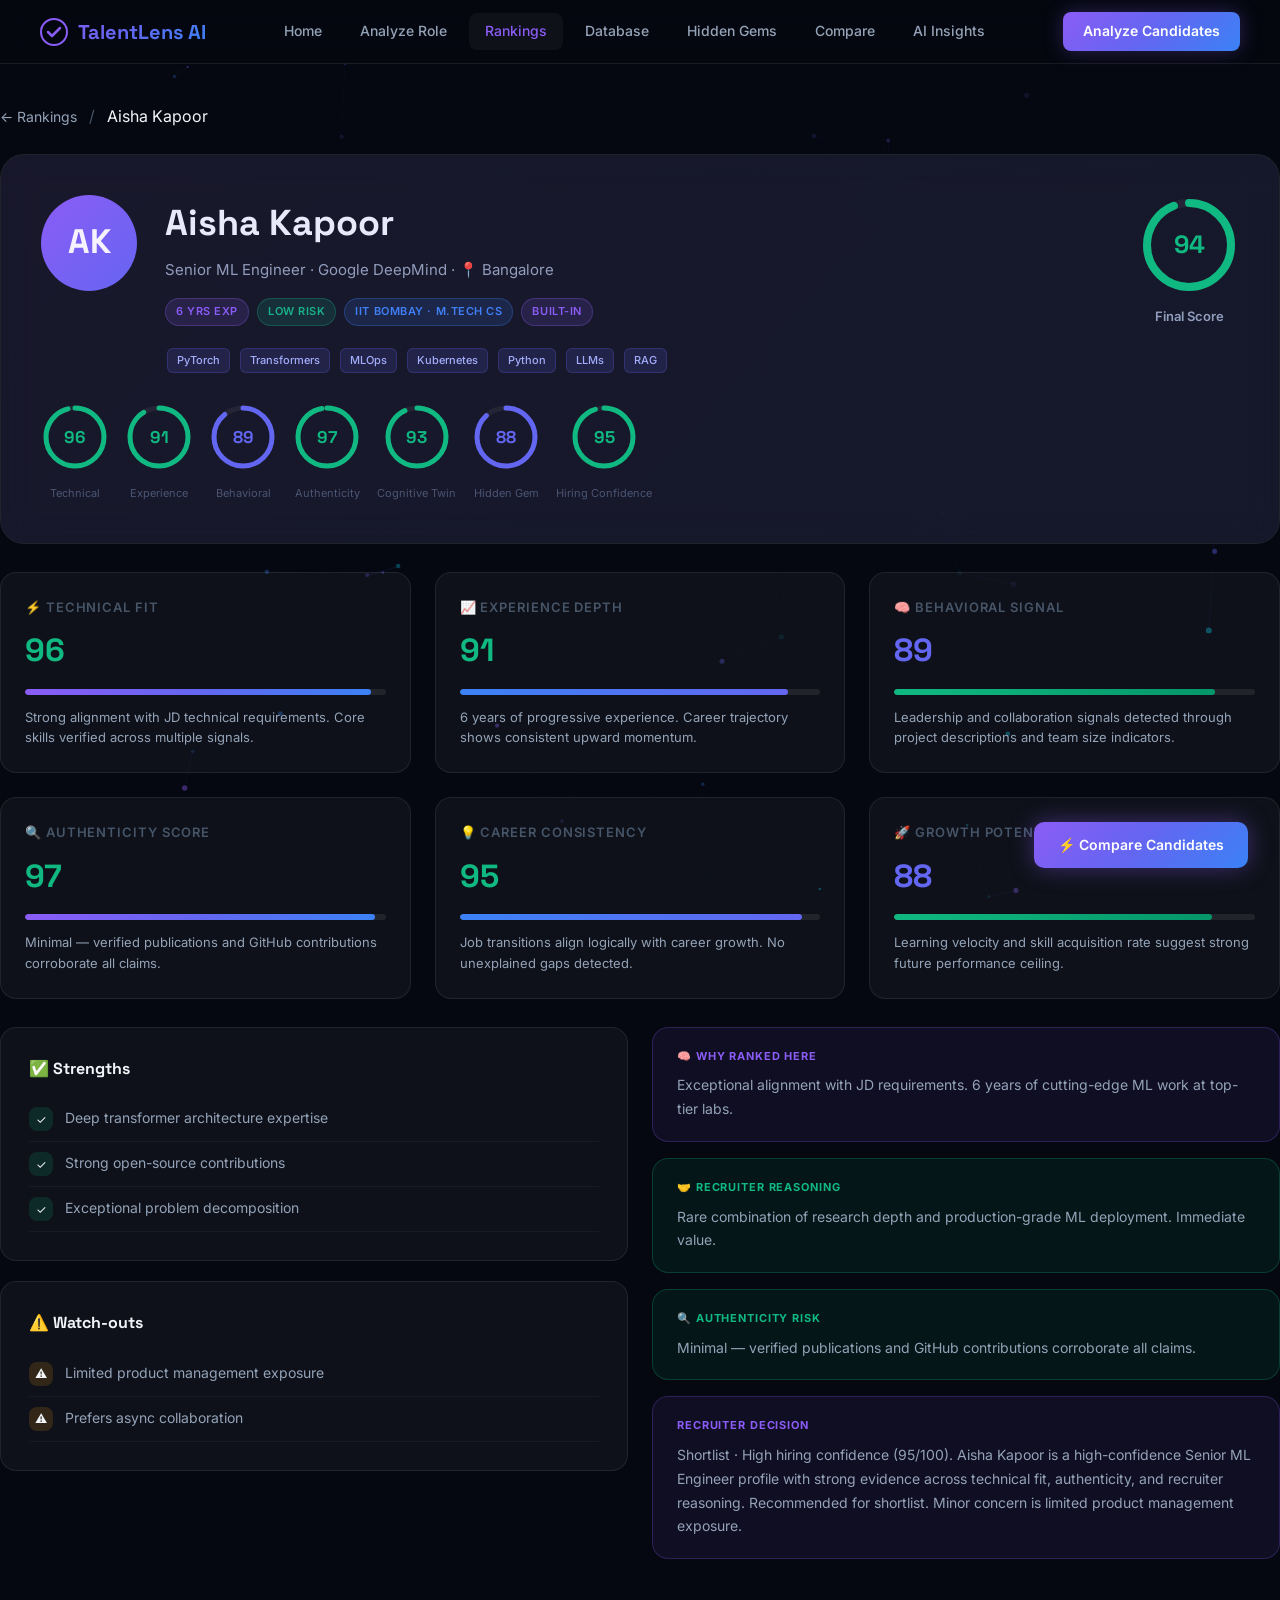
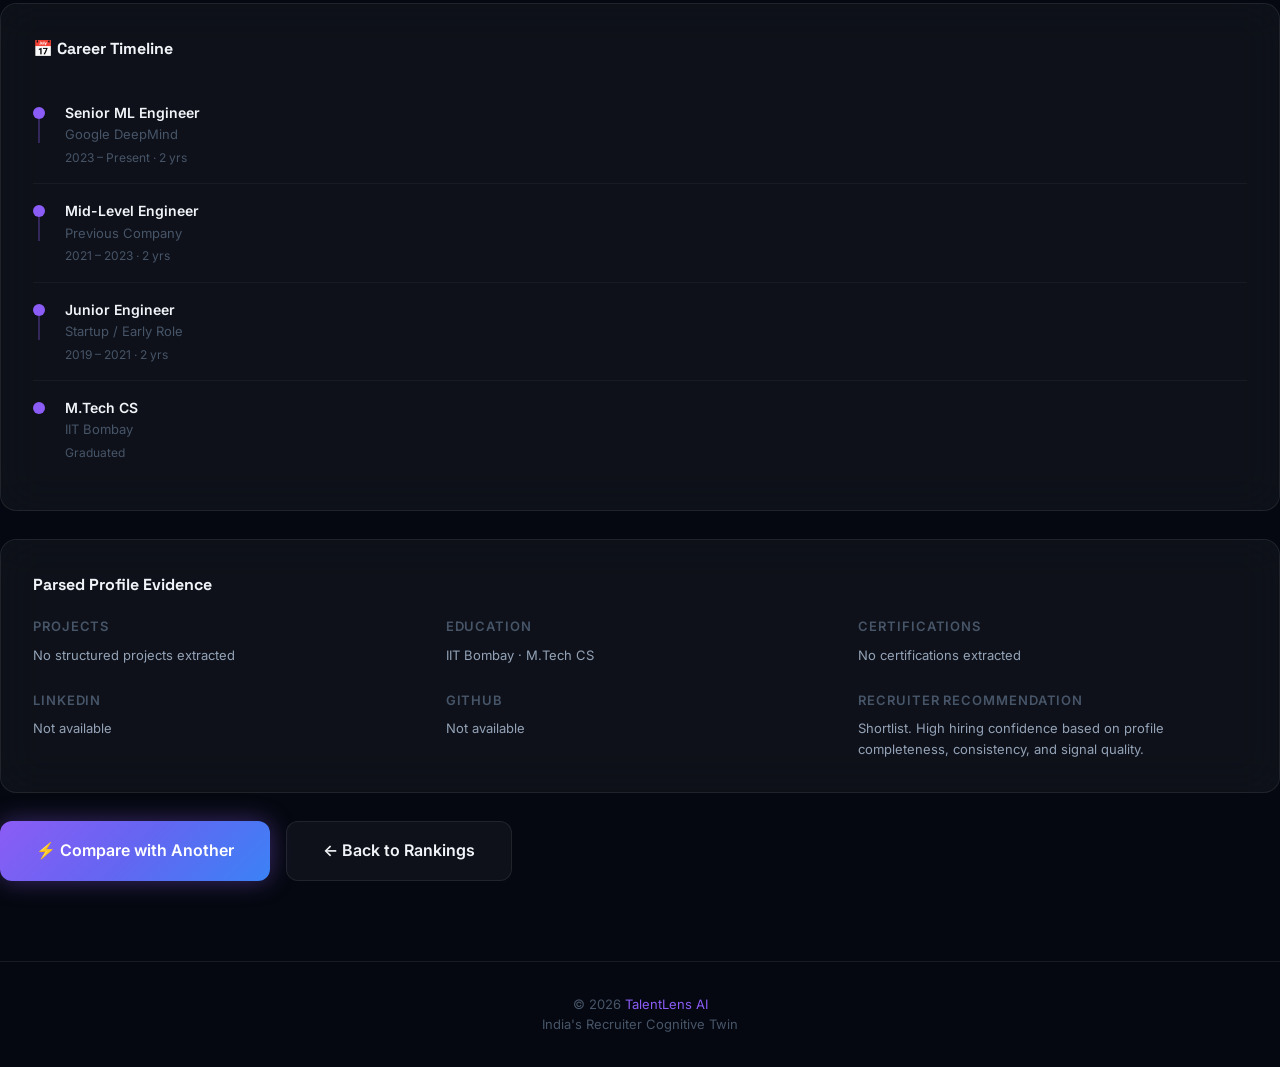
==== frontend/candidate-card.html @ 2722fe98 "Refactor talent matching flow and update UI state handling" ====
<!DOCTYPE html>
<html lang="en">
<head>
<meta charset="UTF-8"/>
<meta name="viewport" content="width=device-width,initial-scale=1.0"/>
<title>Candidate Intelligence Card — TalentLens AI</title>
<meta name="description" content="360° AI-generated candidate intelligence card with scores, strengths, risks, and recruiter reasoning."/>
<link rel="stylesheet" href="styles.css"/>
<style>
.card-page { padding: 40px 0 80px; }

/* ── HERO CARD ── */
.candidate-hero {
  padding: 40px; border-radius: var(--radius-lg); position: relative; overflow: hidden;
  margin-bottom: 28px;
}
.candidate-hero::before {
  content:''; position: absolute; inset: 0;
  background: var(--c-gradient, var(--gradient-1));
  opacity: 0.08; pointer-events: none;
}
.hero-top { display: flex; gap: 28px; align-items: flex-start; flex-wrap: wrap; }
.hero-info { flex: 1; min-width: 200px; }
.hero-name { font-family:'Space Grotesk',sans-serif; font-size: clamp(24px,4vw,36px); font-weight: 800; margin-bottom: 6px; }
.hero-meta { color: var(--text-secondary); font-size: 15px; margin-bottom: 16px; }
.hero-tags { display: flex; gap: 8px; flex-wrap: wrap; margin-bottom: 20px; }

/* ── SCORE GRID ── */
.score-grid { display: flex; gap: 16px; flex-wrap: wrap; margin-top: 32px; }
.score-item { text-align: center; }
.score-item .score-label { font-size: 11px; color: var(--text-muted); margin-top: 6px; }

/* ── DIMENSION CARD ── */
.dimension-card {
  padding: 24px; border-radius: var(--radius);
  background: var(--bg-card); border: 1px solid var(--border); height: 100%;
}
.dimension-title { font-size: 13px; font-weight: 600; color: var(--text-muted); text-transform: uppercase; letter-spacing:.07em; margin-bottom: 8px; }
.dimension-value { font-family:'Space Grotesk',sans-serif; font-size: 32px; font-weight: 800; margin-bottom: 12px; }
.dimension-bar { margin-bottom: 12px; }
.dimension-insight { font-size: 13px; color: var(--text-secondary); line-height: 1.6; }

/* ── INSIGHT BOX ── */
.insight-box {
  padding: 20px 24px; border-radius: var(--radius);
  margin-bottom: 16px; position: relative;
}
.insight-box.purple { background: rgba(139,92,246,0.08); border: 1px solid rgba(139,92,246,0.25); }
.insight-box.green { background: rgba(16,185,129,0.08); border: 1px solid rgba(16,185,129,0.25); }
.insight-box.amber { background: rgba(245,158,11,0.08); border: 1px solid rgba(245,158,11,0.25); }
.insight-box.red { background: rgba(239,68,68,0.08); border: 1px solid rgba(239,68,68,0.25); }
.insight-box .ib-label { font-size: 11px; font-weight: 700; text-transform: uppercase; letter-spacing:.08em; margin-bottom: 8px; }
.insight-box.purple .ib-label { color: var(--purple); }
.insight-box.green .ib-label { color: var(--green); }
.insight-box.amber .ib-label { color: var(--amber); }
.insight-box.red .ib-label { color: var(--red); }
.insight-box .ib-text { font-size: 14px; color: var(--text-secondary); line-height: 1.7; }

/* ── CAREER TIMELINE ── */
.timeline { display: flex; flex-direction: column; gap: 0; }
.tl-item { display: flex; gap: 20px; padding: 16px 0; border-bottom: 1px solid rgba(255,255,255,0.04); }
.tl-item:last-child { border-bottom: none; }
.tl-dot { width: 12px; height: 12px; border-radius: 50%; background: var(--purple); flex-shrink: 0; margin-top: 5px; position: relative; }
.tl-dot::after { content:''; position: absolute; left:5px; top:12px; width:2px; height:calc(100% + 12px); background: rgba(139,92,246,0.3); }
.tl-item:last-child .tl-dot::after { display: none; }
.tl-role { font-size: 14px; font-weight: 600; }
.tl-company { font-size: 13px; color: var(--text-muted); }
.tl-dur { font-size: 12px; color: var(--text-muted); margin-top: 3px; }

/* ── NAV ARROWS ── */
.cand-nav { display: flex; gap: 12px; align-items: center; margin-bottom: 24px; }
.cand-nav a { color: var(--text-secondary); text-decoration: none; font-size: 14px; transition: var(--transition); }
.cand-nav a:hover { color: var(--text-primary); }
.cand-nav .sep { color: var(--text-muted); }

/* ── COMPARE FLOAT BTN ── */
.compare-float {
  position: fixed; bottom: 32px; right: 32px; z-index: 200;
}
</style>
</head>
<body>
<canvas id="bgCanvas"></canvas>
<div class="page-overlay page-wrapper">
  <div id="navPlaceholder"></div>
  <div class="container card-page">
    <div class="cand-nav animate-fade-in">
      <a href="dashboard.html">← Rankings</a>
      <span class="sep">/</span>
      <span style="color:var(--text-primary)" id="breadName">Candidate</span>
    </div>

    <div id="cardContent"></div>
  </div>
  <div id="footerPlaceholder"></div>
</div>

<div class="compare-float">
  <a href="comparison.html" class="btn btn-primary animate-pulse-glow">⚡ Compare Candidates</a>
</div>

<script src="app.js"></script>
<script>
document.getElementById('navPlaceholder').innerHTML = buildNav('dashboard.html');
document.getElementById('footerPlaceholder').innerHTML = buildFooter();
initNetworkCanvas();

const params = new URLSearchParams(location.search);
const id = parseInt(params.get('id')) || 1;
const cardCandidates = getCandidateDatabase();
const c = cardCandidates.find(x => x.id === id) || cardCandidates[0];
const hiringConfidence = getHiringConfidence(c);
const hiddenGemScore = getHiddenGemScore(c);
const recruiterDecision = getRecruiterDecision(c);
const confidenceLevel = getConfidenceLevel(hiringConfidence);

document.getElementById('breadName').textContent = c.name;
document.title = `${c.name} — TalentLens AI`;

function buildCard(c) {
  return `
  <!-- HERO -->
  <div class="glass candidate-hero animate-slide-up" style="--c-gradient:${c.gradient};">
    <div class="hero-top">
      <div class="avatar avatar-xl" style="background:${c.gradient};">${c.initials}</div>
      <div class="hero-info">
        <div class="hero-name">${c.name} ${c.hiddenGem?'<span class="gem-badge" style="font-size:12px;vertical-align:middle;">💎 Hidden Gem</span>':''}</div>
        <div class="hero-meta">${c.role} &middot; ${c.company} &middot; 📍 ${c.location}</div>
        <div class="hero-tags">
          <span class="badge badge-purple">${c.experience} yrs exp</span>
          <span class="badge ${c.riskLevel==='Low'?'badge-green':'badge-amber'}">${c.riskLevel} Risk</span>
          <span class="badge badge-blue">${c.education}</span>
          <span class="badge ${c.source==='User Added'?'badge-electric':'badge-purple'}">${c.source || 'Built-In'}</span>
        </div>
        <div style="display:flex;flex-wrap:wrap;gap:6px;">
          ${c.skills.map(s=>`<span class="tag tag-skill">${s}</span>`).join('')}
        </div>
      </div>
      <div style="text-align:center;">
        ${buildScoreRing(c.finalScore, 100, 8)}
        <div class="score-label" style="font-size:13px;font-weight:600;color:var(--text-secondary);">Final Score</div>
      </div>
    </div>
    <!-- Score grid -->
    <div class="score-grid" style="margin-top:28px;justify-content:flex-start;">
      ${[['Technical',c.technicalScore],['Experience',c.experienceScore],['Behavioral',c.behavioralScore],['Authenticity',c.authenticityScore],['Cognitive Twin',c.cognitiveTwinScore],['Hidden Gem',hiddenGemScore],['Hiring Confidence',hiringConfidence]].map(([l,v])=>`
        <div class="score-item">
          ${buildScoreRing(v,68,5)}
          <div class="score-label">${l}</div>
        </div>`).join('')}
    </div>
  </div>

  <!-- DIMENSIONS GRID -->
  <div class="grid-3 animate-slide-up delay-1" style="margin-bottom:28px;">
    <div class="dimension-card">
      <div class="dimension-title">⚡ Technical Fit</div>
      <div class="dimension-value" style="color:${getScoreColor(c.technicalScore)};">${c.technicalScore}</div>
      <div class="dimension-bar">${buildProgressBar(c.technicalScore)}</div>
      <p class="dimension-insight">Strong alignment with JD technical requirements. Core skills verified across multiple signals.</p>
    </div>
    <div class="dimension-card">
      <div class="dimension-title">📈 Experience Depth</div>
      <div class="dimension-value" style="color:${getScoreColor(c.experienceScore)};">${c.experienceScore}</div>
      <div class="dimension-bar">${buildProgressBar(c.experienceScore,'blue')}</div>
      <p class="dimension-insight">${c.experience} years of progressive experience. Career trajectory shows consistent upward momentum.</p>
    </div>
    <div class="dimension-card">
      <div class="dimension-title">🧠 Behavioral Signal</div>
      <div class="dimension-value" style="color:${getScoreColor(c.behavioralScore)};">${c.behavioralScore}</div>
      <div class="dimension-bar">${buildProgressBar(c.behavioralScore,'green')}</div>
      <p class="dimension-insight">Leadership and collaboration signals detected through project descriptions and team size indicators.</p>
    </div>
    <div class="dimension-card">
      <div class="dimension-title">🔍 Authenticity Score</div>
      <div class="dimension-value" style="color:${getScoreColor(c.authenticityScore)};">${c.authenticityScore}</div>
      <div class="dimension-bar">${buildProgressBar(c.authenticityScore)}</div>
      <p class="dimension-insight">${c.authenticityRisk}</p>
    </div>
    <div class="dimension-card">
      <div class="dimension-title">💡 Career Consistency</div>
      <div class="dimension-value" style="color:${getScoreColor(c.careerConsistency)};">${c.careerConsistency}</div>
      <div class="dimension-bar">${buildProgressBar(c.careerConsistency,'blue')}</div>
      <p class="dimension-insight">Job transitions align logically with career growth. No unexplained gaps detected.</p>
    </div>
    <div class="dimension-card">
      <div class="dimension-title">🚀 Growth Potential</div>
      <div class="dimension-value" style="color:${getScoreColor(c.growthPotential)};">${c.growthPotential}</div>
      <div class="dimension-bar">${buildProgressBar(c.growthPotential,'green')}</div>
      <p class="dimension-insight">Learning velocity and skill acquisition rate suggest strong future performance ceiling.</p>
    </div>
  </div>

  <!-- INSIGHTS COL -->
  <div class="grid-2 animate-slide-up delay-2" style="margin-bottom:28px;align-items:start;">
    <div>
      <div class="glass" style="padding:28px;margin-bottom:20px;">
        <h3 style="font-family:'Space Grotesk',sans-serif;font-size:16px;font-weight:700;margin-bottom:16px;">✅ Strengths</h3>
        ${c.strengths.map((s,i)=>`
          <div style="display:flex;gap:12px;padding:10px 0;border-bottom:1px solid rgba(255,255,255,0.04);">
            <div style="width:24px;height:24px;border-radius:8px;background:rgba(16,185,129,0.15);display:flex;align-items:center;justify-content:center;flex-shrink:0;font-size:12px;">✓</div>
            <span style="font-size:14px;color:var(--text-secondary);">${s}</span>
          </div>`).join('')}
      </div>
      <div class="glass" style="padding:28px;">
        <h3 style="font-family:'Space Grotesk',sans-serif;font-size:16px;font-weight:700;margin-bottom:16px;">⚠️ Watch-outs</h3>
        ${c.weaknesses.map(s=>`
          <div style="display:flex;gap:12px;padding:10px 0;border-bottom:1px solid rgba(255,255,255,0.04);">
            <div style="width:24px;height:24px;border-radius:8px;background:rgba(245,158,11,0.15);display:flex;align-items:center;justify-content:center;flex-shrink:0;font-size:12px;">⚠</div>
            <span style="font-size:14px;color:var(--text-secondary);">${s}</span>
          </div>`).join('')}
      </div>
    </div>
    <div>
      <div class="insight-box purple" style="margin-bottom:16px;">
        <div class="ib-label">🧠 Why Ranked Here</div>
        <p class="ib-text">${c.whyRanked}</p>
      </div>
      <div class="insight-box green" style="margin-bottom:16px;">
        <div class="ib-label">🤝 Recruiter Reasoning</div>
        <p class="ib-text">${c.recruiterReasoning}</p>
      </div>
      <div class="insight-box ${c.riskLevel==='Low'?'green':'amber'}">
        <div class="ib-label">🔍 Authenticity Risk</div>
        <p class="ib-text">${c.authenticityRisk}</p>
      </div>
      <div class="insight-box purple">
        <div class="ib-label">Recruiter Decision</div>
        <p class="ib-text">${recruiterDecision} · ${confidenceLevel} hiring confidence (${hiringConfidence}/100). ${getExecutiveSummary(c)}</p>
      </div>
    </div>
  </div>

  <!-- CAREER TIMELINE -->
  <div class="glass animate-slide-up delay-3" style="padding:32px;margin-bottom:28px;">
    <h3 style="font-family:'Space Grotesk',sans-serif;font-size:16px;font-weight:700;margin-bottom:24px;">📅 Career Timeline</h3>
    <div class="timeline">
      <div class="tl-item"><div class="tl-dot"></div><div><div class="tl-role">${c.role}</div><div class="tl-company">${c.company}</div><div class="tl-dur">2023 – Present · ${Math.min(c.experience,2)} yrs</div></div></div>
      <div class="tl-item"><div class="tl-dot"></div><div><div class="tl-role">Mid-Level Engineer</div><div class="tl-company">Previous Company</div><div class="tl-dur">2021 – 2023 · 2 yrs</div></div></div>
      <div class="tl-item"><div class="tl-dot"></div><div><div class="tl-role">Junior Engineer</div><div class="tl-company">Startup / Early Role</div><div class="tl-dur">2019 – 2021 · 2 yrs</div></div></div>
      <div class="tl-item"><div class="tl-dot"></div><div><div class="tl-role">${c.education.split('·')[1]?.trim() || 'Degree'}</div><div class="tl-company">${c.education.split('·')[0]?.trim()}</div><div class="tl-dur">Graduated</div></div></div>
    </div>
  </div>

  <div class="glass animate-slide-up delay-3" style="padding:32px;margin-bottom:28px;">
    <h3 style="font-family:'Space Grotesk',sans-serif;font-size:16px;font-weight:700;margin-bottom:18px;">Parsed Profile Evidence</h3>
    <div class="grid-3">
      <div><div class="dimension-title">Projects</div><p class="dimension-insight">${(c.projects || []).join('; ') || 'No structured projects extracted'}</p></div>
      <div><div class="dimension-title">Education</div><p class="dimension-insight">${c.education || 'Not available'}</p></div>
      <div><div class="dimension-title">Certifications</div><p class="dimension-insight">${(c.certifications || []).join('; ') || 'No certifications extracted'}</p></div>
      <div><div class="dimension-title">LinkedIn</div><p class="dimension-insight">${c.linkedin || 'Not available'}</p></div>
      <div><div class="dimension-title">GitHub</div><p class="dimension-insight">${c.github || 'Not available'}</p></div>
      <div><div class="dimension-title">Recruiter Recommendation</div><p class="dimension-insight">${recruiterDecision}. ${confidenceLevel} hiring confidence based on profile completeness, consistency, and signal quality.</p></div>
    </div>
  </div>

  <!-- ACTIONS -->
  <div style="display:flex;gap:16px;flex-wrap:wrap;" class="animate-slide-up delay-4">
    <a href="comparison.html?a=${c.id}" class="btn btn-primary btn-lg">⚡ Compare with Another</a>
    <a href="dashboard.html" class="btn btn-secondary btn-lg">← Back to Rankings</a>
  </div>`;
}

document.getElementById('cardContent').innerHTML = buildCard(c);
setTimeout(animateProgressBars, 200);
</script>
</body>
</html>
---- frontend/styles.css ----
@import url('https://fonts.googleapis.com/css2?family=Inter:wght@300;400;500;600;700;800;900&family=Space+Grotesk:wght@400;500;600;700&display=swap');

:root {
  --bg-primary: #050810;
  --bg-secondary: #080d1a;
  --bg-card: rgba(255,255,255,0.04);
  --bg-card-hover: rgba(255,255,255,0.07);
  --border: rgba(255,255,255,0.08);
  --border-glow: rgba(139,92,246,0.4);
  --purple: #8b5cf6;
  --indigo: #6366f1;
  --blue: #3b82f6;
  --electric: #06b6d4;
  --pink: #ec4899;
  --green: #10b981;
  --amber: #f59e0b;
  --red: #ef4444;
  --text-primary: #f1f5f9;
  --text-secondary: #94a3b8;
  --text-muted: #475569;
  --gradient-1: linear-gradient(135deg, #8b5cf6 0%, #6366f1 50%, #3b82f6 100%);
  --gradient-2: linear-gradient(135deg, #06b6d4 0%, #8b5cf6 100%);
  --gradient-hero: radial-gradient(ellipse 80% 60% at 50% -20%, rgba(139,92,246,0.3) 0%, transparent 70%);
  --shadow-glow: 0 0 40px rgba(139,92,246,0.15);
  --shadow-card: 0 8px 32px rgba(0,0,0,0.4);
  --radius: 16px;
  --radius-sm: 10px;
  --radius-lg: 24px;
  --transition: all 0.3s cubic-bezier(0.4,0,0.2,1);
}

*, *::before, *::after { box-sizing: border-box; margin: 0; padding: 0; }

html { scroll-behavior: smooth; }

body {
  font-family: 'Inter', sans-serif;
  background: var(--bg-primary);
  color: var(--text-primary);
  min-height: 100vh;
  overflow-x: hidden;
  line-height: 1.6;
}

/* ── SCROLLBAR ── */
::-webkit-scrollbar { width: 6px; }
::-webkit-scrollbar-track { background: var(--bg-secondary); }
::-webkit-scrollbar-thumb { background: var(--purple); border-radius: 3px; }

/* ── NAV ── */
.nav {
  position: fixed; top: 0; left: 0; right: 0; z-index: 1000;
  display: flex; align-items: center; justify-content: space-between;
  padding: 0 40px; height: 64px;
  background: rgba(5,8,16,0.8);
  backdrop-filter: blur(20px);
  border-bottom: 1px solid var(--border);
}
.nav-logo {
  display: flex; align-items: center; gap: 10px;
  font-family: 'Space Grotesk', sans-serif;
  font-size: 20px; font-weight: 700;
  background: var(--gradient-1); -webkit-background-clip: text; -webkit-text-fill-color: transparent;
  text-decoration: none;
}
.nav-logo svg { flex-shrink: 0; }
.nav-links { display: flex; align-items: center; gap: 6px; }
.nav-link {
  padding: 7px 16px; border-radius: 8px;
  color: var(--text-secondary); font-size: 14px; font-weight: 500;
  text-decoration: none; transition: var(--transition); white-space: nowrap;
}
.nav-link:hover, .nav-link.active {
  color: var(--text-primary); background: var(--bg-card);
}
.nav-link.active { color: var(--purple); }
.nav-cta {
  padding: 8px 20px; border-radius: 8px;
  background: var(--gradient-1);
  color: #fff; font-size: 14px; font-weight: 600;
  text-decoration: none; transition: var(--transition);
  box-shadow: 0 0 20px rgba(139,92,246,0.3);
}
.nav-cta:hover { transform: translateY(-1px); box-shadow: 0 0 30px rgba(139,92,246,0.5); }

/* ── GLASS CARD ── */
.glass {
  background: var(--bg-card);
  border: 1px solid var(--border);
  border-radius: var(--radius);
  backdrop-filter: blur(20px);
  transition: var(--transition);
}
.glass:hover { background: var(--bg-card-hover); border-color: var(--border-glow); box-shadow: var(--shadow-glow); }

/* ── BUTTONS ── */
.btn {
  display: inline-flex; align-items: center; gap: 8px;
  padding: 12px 24px; border-radius: 10px;
  font-size: 14px; font-weight: 600; cursor: pointer;
  border: none; text-decoration: none; transition: var(--transition);
}
.btn-primary {
  background: var(--gradient-1);
  color: #fff; box-shadow: 0 0 24px rgba(139,92,246,0.4);
}
.btn-primary:hover { transform: translateY(-2px); box-shadow: 0 0 40px rgba(139,92,246,0.6); }
.btn-secondary {
  background: var(--bg-card); border: 1px solid var(--border);
  color: var(--text-primary);
}
.btn-secondary:hover { border-color: var(--border-glow); background: var(--bg-card-hover); }
.btn-ghost { background: transparent; color: var(--text-secondary); }
.btn-ghost:hover { color: var(--text-primary); background: var(--bg-card); }
.btn-sm { padding: 7px 16px; font-size: 13px; }
.btn-lg { padding: 16px 36px; font-size: 16px; border-radius: 12px; }

/* ── BADGE ── */
.badge {
  display: inline-flex; align-items: center; gap: 5px;
  padding: 4px 10px; border-radius: 99px;
  font-size: 11px; font-weight: 600; text-transform: uppercase; letter-spacing: 0.05em;
}
.badge-purple { background: rgba(139,92,246,0.15); color: var(--purple); border: 1px solid rgba(139,92,246,0.3); }
.badge-blue { background: rgba(59,130,246,0.15); color: var(--blue); border: 1px solid rgba(59,130,246,0.3); }
.badge-green { background: rgba(16,185,129,0.15); color: var(--green); border: 1px solid rgba(16,185,129,0.3); }
.badge-amber { background: rgba(245,158,11,0.15); color: var(--amber); border: 1px solid rgba(245,158,11,0.3); }
.badge-red { background: rgba(239,68,68,0.15); color: var(--red); border: 1px solid rgba(239,68,68,0.3); }
.badge-electric { background: rgba(6,182,212,0.15); color: var(--electric); border: 1px solid rgba(6,182,212,0.3); }

/* ── SCORE RING ── */
.score-ring { position: relative; display: inline-flex; align-items: center; justify-content: center; }
.score-ring svg { transform: rotate(-90deg); }
.score-ring .ring-value {
  position: absolute; font-family: 'Space Grotesk', sans-serif;
  font-weight: 700; text-align: center; line-height: 1;
}

/* ── PROGRESS BAR ── */
.progress-bar {
  height: 6px; background: rgba(255,255,255,0.08); border-radius: 99px; overflow: hidden;
}
.progress-fill {
  height: 100%; border-radius: 99px;
  background: var(--gradient-1); transition: width 1s cubic-bezier(0.4,0,0.2,1);
}
.progress-fill.green { background: linear-gradient(90deg, #10b981, #059669); }
.progress-fill.blue { background: linear-gradient(90deg, #3b82f6, #6366f1); }
.progress-fill.amber { background: linear-gradient(90deg, #f59e0b, #d97706); }
.progress-fill.red { background: linear(90deg, #ef4444, #dc2626); }

/* ── SECTION HEADER ── */
.section-header { margin-bottom: 40px; }
.section-label {
  font-size: 12px; font-weight: 600; letter-spacing: 0.12em; text-transform: uppercase;
  color: var(--purple); margin-bottom: 12px; display: flex; align-items: center; gap: 8px;
}
.section-label::before { content:''; width: 24px; height: 2px; background: var(--gradient-1); border-radius: 1px; }
.section-title {
  font-family: 'Space Grotesk', sans-serif;
  font-size: clamp(28px, 4vw, 42px); font-weight: 700;
  line-height: 1.15; color: var(--text-primary);
}
.section-title span { background: var(--gradient-1); -webkit-background-clip: text; -webkit-text-fill-color: transparent; }
.section-subtitle { margin-top: 14px; color: var(--text-secondary); font-size: 16px; max-width: 600px; }

/* ── PAGE LAYOUT ── */
.page-wrapper { padding-top: 64px; min-height: 100vh; }
.container { max-width: 1280px; margin: 0 auto; padding: 0 24px; }
.page-content { padding: 48px 0; }

/* ── GRID ── */
.grid-2 { display: grid; grid-template-columns: repeat(2, 1fr); gap: 24px; }
.grid-3 { display: grid; grid-template-columns: repeat(3, 1fr); gap: 24px; }
.grid-4 { display: grid; grid-template-columns: repeat(4, 1fr); gap: 20px; }
@media (max-width: 1024px) { .grid-4 { grid-template-columns: repeat(2,1fr); } .grid-3 { grid-template-columns: repeat(2,1fr); } }
@media (max-width: 640px) { .grid-2,.grid-3,.grid-4 { grid-template-columns: 1fr; } }

/* ── STAT CARD ── */
.stat-card { padding: 28px; }
.stat-card .stat-label { font-size: 12px; color: var(--text-muted); text-transform: uppercase; letter-spacing: 0.08em; margin-bottom: 12px; }
.stat-card .stat-value { font-family: 'Space Grotesk', sans-serif; font-size: 36px; font-weight: 700; }
.stat-card .stat-change { font-size: 13px; color: var(--text-secondary); margin-top: 6px; }
.stat-card .stat-icon {
  width: 44px; height: 44px; border-radius: 12px;
  display: flex; align-items: center; justify-content: center;
  margin-bottom: 16px; font-size: 20px;
}

/* ── TABLE ── */
.data-table { width: 100%; border-collapse: collapse; }
.data-table th {
  padding: 14px 16px; text-align: left; font-size: 11px;
  font-weight: 600; text-transform: uppercase; letter-spacing: 0.08em;
  color: var(--text-muted); border-bottom: 1px solid var(--border);
}
.data-table td {
  padding: 16px; font-size: 14px; border-bottom: 1px solid rgba(255,255,255,0.04);
  transition: var(--transition);
}
.data-table tr:hover td { background: var(--bg-card-hover); }
.data-table tr:last-child td { border-bottom: none; }

/* ── CHIP ── */
.chip {
  display: inline-flex; align-items: center; gap: 4px;
  padding: 4px 10px; background: rgba(255,255,255,0.06);
  border: 1px solid var(--border); border-radius: 6px;
  font-size: 12px; color: var(--text-secondary); margin: 3px;
  transition: var(--transition);
}
.chip:hover { border-color: var(--purple); color: var(--purple); background: rgba(139,92,246,0.1); }

/* ── FILTER BAR ── */
.filter-bar {
  display: flex; align-items: center; gap: 12px; flex-wrap: wrap;
  padding: 16px 20px; margin-bottom: 24px;
}
.filter-select {
  background: var(--bg-card); border: 1px solid var(--border); border-radius: 8px;
  color: var(--text-primary); font-size: 13px; padding: 8px 14px;
  cursor: pointer; outline: none; transition: var(--transition);
  appearance: none;
  background-image: url("data:image/svg+xml,%3Csvg xmlns='http://www.w3.org/2000/svg' fill='%2394a3b8' viewBox='0 0 20 20'%3E%3Cpath d='M5 7l5 5 5-5'/%3E%3C/svg%3E");
  background-repeat: no-repeat; background-position: right 10px center; background-size: 16px;
  padding-right: 32px;
}
.filter-select:focus { border-color: var(--purple); box-shadow: 0 0 0 3px rgba(139,92,246,0.15); }

.search-input {
  background: var(--bg-card); border: 1px solid var(--border); border-radius: 8px;
  color: var(--text-primary); font-size: 13px; padding: 8px 16px 8px 40px;
  outline: none; transition: var(--transition); flex: 1; min-width: 200px;
}
.search-input:focus { border-color: var(--purple); box-shadow: 0 0 0 3px rgba(139,92,246,0.15); }
.search-wrap { position: relative; }
.search-wrap .search-icon { position: absolute; left: 12px; top: 50%; transform: translateY(-50%); color: var(--text-muted); }

/* ── TOGGLE ── */
.toggle { display: flex; background: rgba(255,255,255,0.05); border-radius: 8px; padding: 3px; }
.toggle-btn {
  padding: 6px 14px; border-radius: 6px; border: none; background: transparent;
  color: var(--text-secondary); font-size: 13px; cursor: pointer; transition: var(--transition);
}
.toggle-btn.active { background: var(--purple); color: #fff; }

/* ── ANIMATIONS ── */
@keyframes float { 0%,100% { transform: translateY(0); } 50% { transform: translateY(-12px); } }
@keyframes pulse-glow { 0%,100% { box-shadow: 0 0 20px rgba(139,92,246,0.3); } 50% { box-shadow: 0 0 50px rgba(139,92,246,0.6); } }
@keyframes slide-up { from { opacity:0; transform: translateY(30px); } to { opacity:1; transform: translateY(0); } }
@keyframes fade-in { from { opacity:0; } to { opacity:1; } }
@keyframes spin { to { transform: rotate(360deg); } }
@keyframes shimmer { 0% { background-position: -200% 0; } 100% { background-position: 200% 0; } }
@keyframes network-pulse { 0%,100% { opacity:0.3; } 50% { opacity:1; } }

.animate-float { animation: float 6s ease-in-out infinite; }
.animate-slide-up { animation: slide-up 0.6s ease both; }
.animate-fade-in { animation: fade-in 0.5s ease both; }
.animate-pulse-glow { animation: pulse-glow 3s ease-in-out infinite; }

/* stagger delays */
.delay-1 { animation-delay: 0.1s; }
.delay-2 { animation-delay: 0.2s; }
.delay-3 { animation-delay: 0.3s; }
.delay-4 { animation-delay: 0.4s; }
.delay-5 { animation-delay: 0.5s; }

/* ── CANVAS BG ── */
#bgCanvas { position: fixed; inset: 0; z-index: 0; pointer-events: none; opacity: 0.4; }
.page-overlay { position: relative; z-index: 1; }

/* ── MODAL / TOOLTIP ── */
.tooltip {
  position: absolute; background: rgba(15,20,40,0.95); border: 1px solid var(--border);
  border-radius: 8px; padding: 8px 12px; font-size: 12px; color: var(--text-secondary);
  white-space: nowrap; pointer-events: none; z-index: 100;
  backdrop-filter: blur(12px);
}

/* ── RADAR CHART WRAPPER ── */
.chart-wrapper { position: relative; width: 100%; }

/* ── HIDDEN GEM BADGE ── */
.gem-badge {
  display: inline-flex; align-items: center; gap: 6px;
  padding: 5px 12px; border-radius: 99px;
  background: linear-gradient(135deg, rgba(245,158,11,0.2), rgba(251,191,36,0.1));
  border: 1px solid rgba(245,158,11,0.4);
  color: #fbbf24; font-size: 12px; font-weight: 600;
  text-transform: uppercase; letter-spacing: 0.06em;
  animation: pulse-glow 3s ease-in-out infinite;
}

/* ── SCORE LABEL ── */
.score-label { font-size: 11px; color: var(--text-muted); text-align: center; margin-top: 4px; }

/* ── DIVIDER ── */
.divider { height: 1px; background: var(--border); margin: 24px 0; }

/* ── LOADING SKELETON ── */
.skeleton {
  background: linear-gradient(90deg, rgba(255,255,255,0.04) 25%, rgba(255,255,255,0.08) 50%, rgba(255,255,255,0.04) 75%);
  background-size: 200% 100%;
  animation: shimmer 1.5s infinite;
  border-radius: 8px;
}

/* ── AVATAR ── */
.avatar {
  border-radius: 50%; overflow: hidden; flex-shrink: 0;
  display: flex; align-items: center; justify-content: center;
  font-family: 'Space Grotesk', sans-serif; font-weight: 700;
  background: var(--gradient-1); color: #fff;
}
.avatar-sm { width: 36px; height: 36px; font-size: 14px; }
.avatar-md { width: 48px; height: 48px; font-size: 18px; }
.avatar-lg { width: 72px; height: 72px; font-size: 26px; }
.avatar-xl { width: 96px; height: 96px; font-size: 34px; }

/* ── TAG ── */
.tag {
  display: inline-flex; align-items: center;
  padding: 3px 9px; border-radius: 6px;
  font-size: 11px; font-weight: 500; margin: 2px;
}
.tag-skill { background: rgba(99,102,241,0.15); color: #a5b4fc; border: 1px solid rgba(99,102,241,0.25); }
.tag-exp { background: rgba(6,182,212,0.12); color: #67e8f9; border: 1px solid rgba(6,182,212,0.25); }

/* ── GLOW LINE ── */
.glow-line {
  height: 1px;
  background: linear-gradient(90deg, transparent, var(--purple), var(--indigo), transparent);
  margin: 0;
}

/* ── FOOTER ── */
.footer {
  border-top: 1px solid var(--border);
  padding: 32px 0; text-align: center;
  color: var(--text-muted); font-size: 13px;
}
.footer a { color: var(--purple); text-decoration: none; }
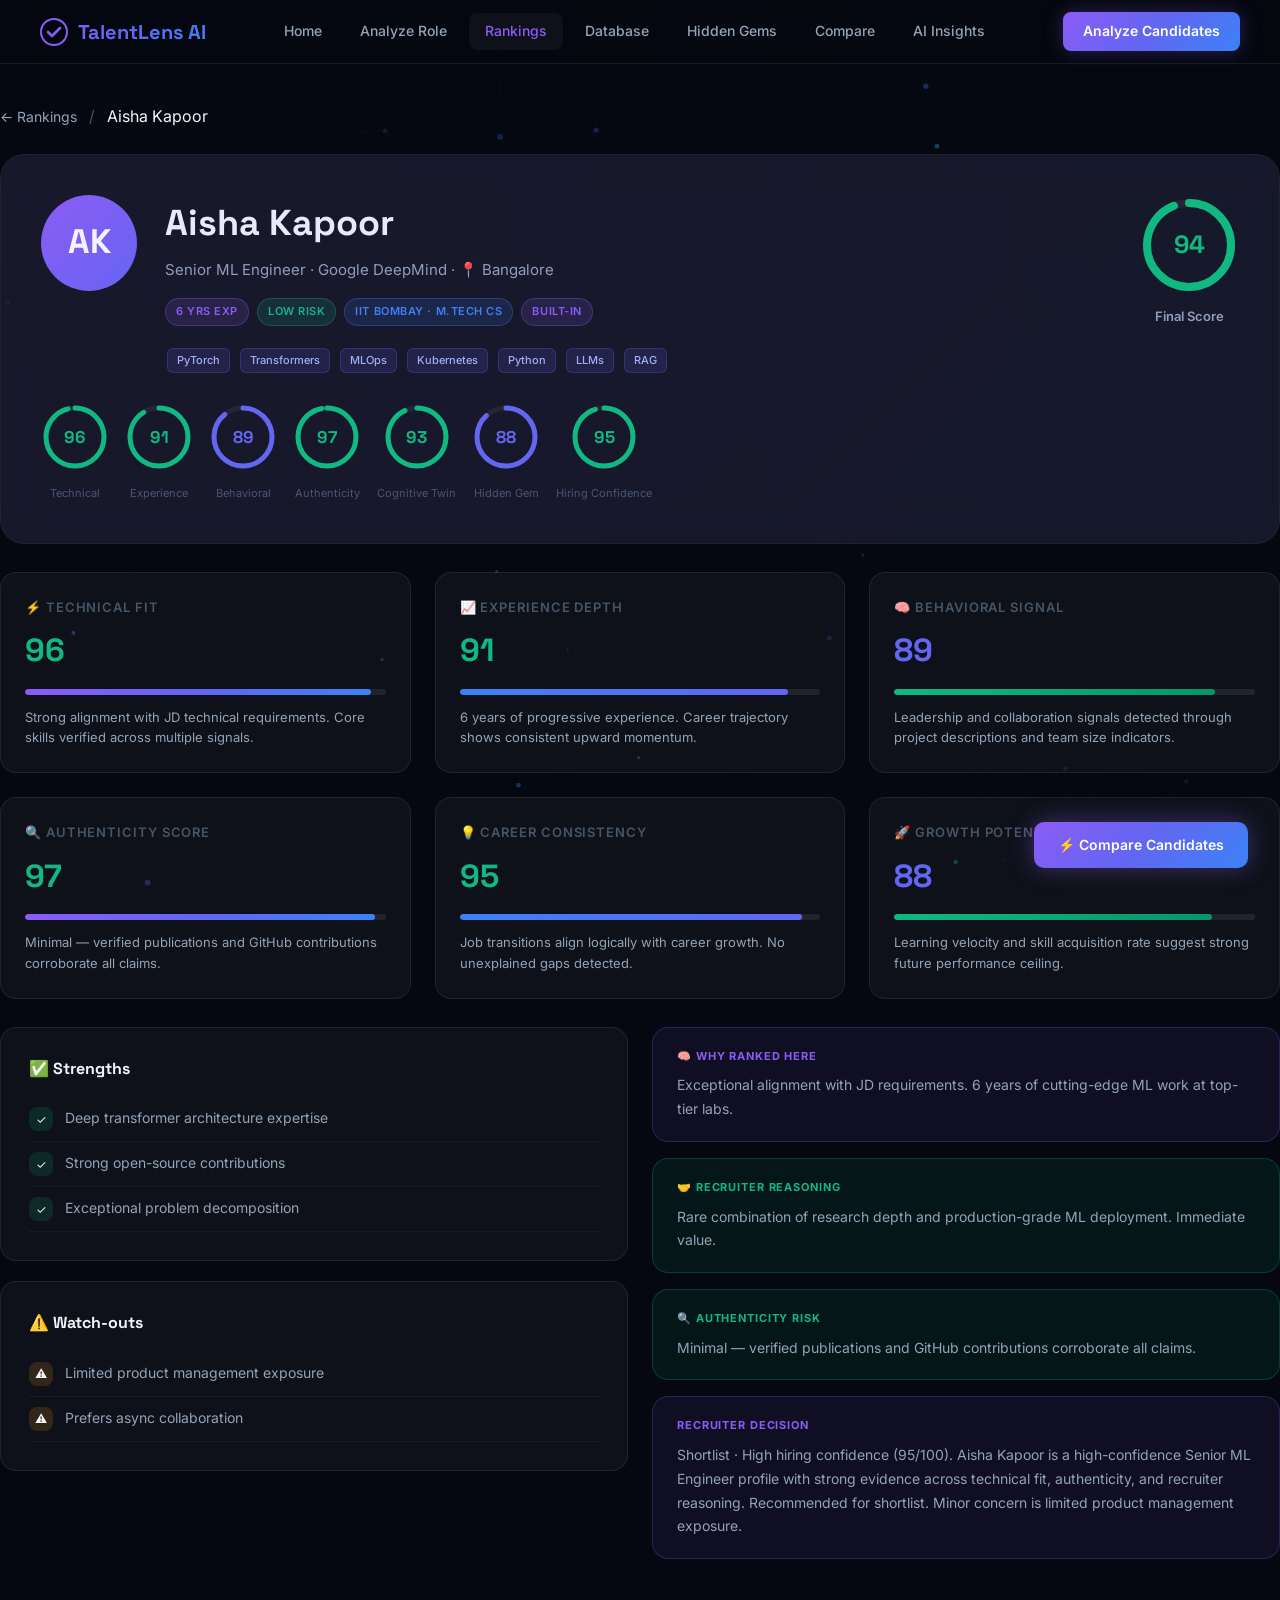
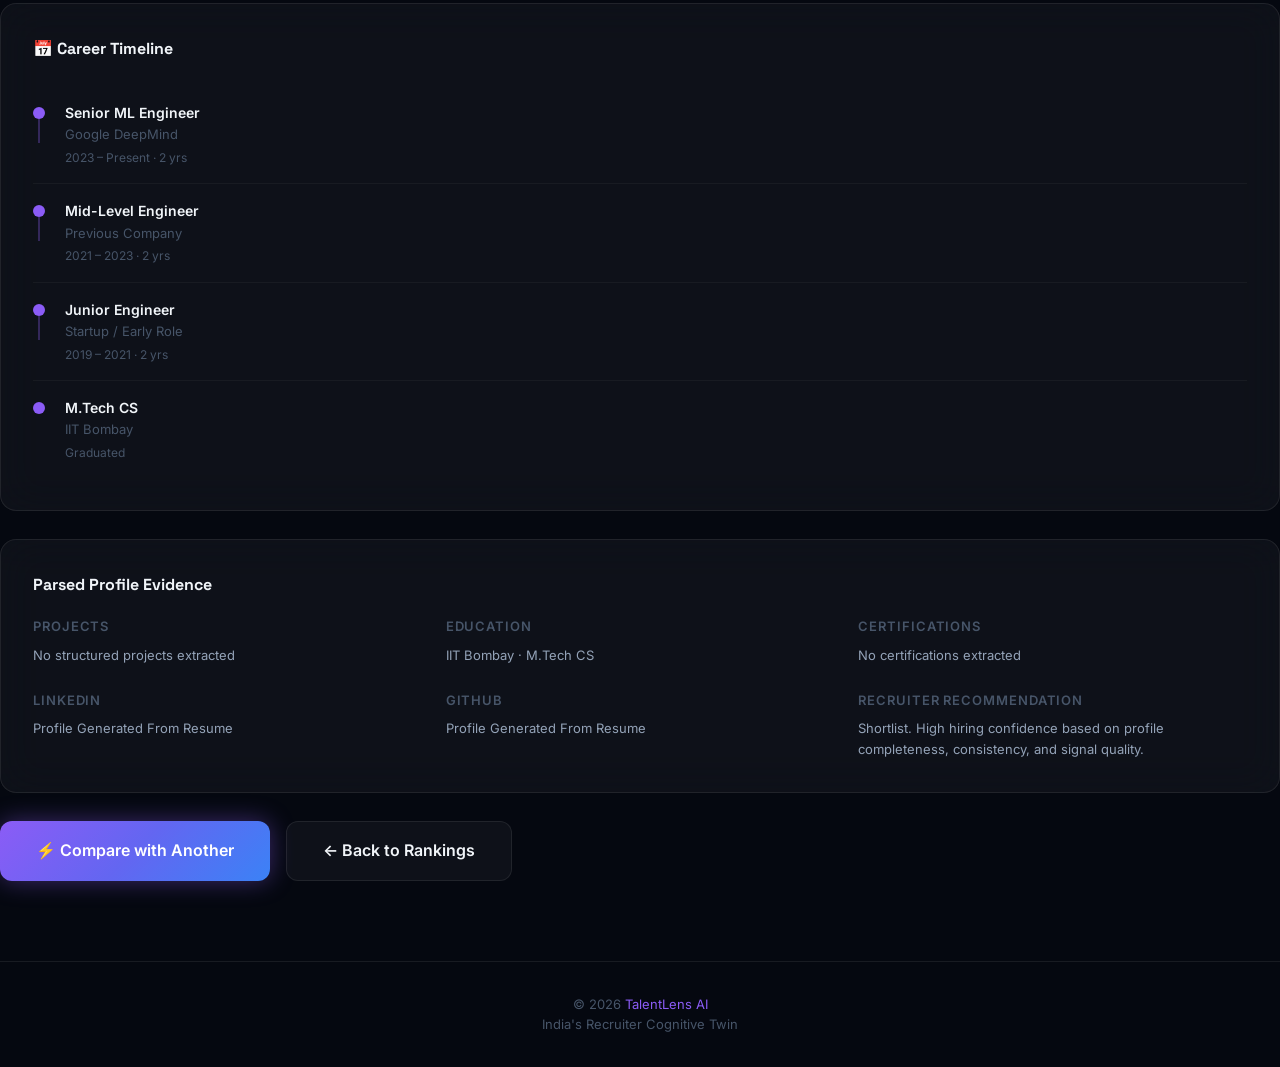
==== commit 2a2ecbb6: "Polish resume profiles and compare validation" ====
--- a/frontend/candidate-card.html
+++ b/frontend/candidate-card.html
@@ -246,10 +246,10 @@
     <h3 style="font-family:'Space Grotesk',sans-serif;font-size:16px;font-weight:700;margin-bottom:18px;">Parsed Profile Evidence</h3>
     <div class="grid-3">
       <div><div class="dimension-title">Projects</div><p class="dimension-insight">${(c.projects || []).join('; ') || 'No structured projects extracted'}</p></div>
-      <div><div class="dimension-title">Education</div><p class="dimension-insight">${c.education || 'Not available'}</p></div>
+      <div><div class="dimension-title">Education</div><p class="dimension-insight">${c.education || c.college || 'Resume education profile'}</p></div>
       <div><div class="dimension-title">Certifications</div><p class="dimension-insight">${(c.certifications || []).join('; ') || 'No certifications extracted'}</p></div>
-      <div><div class="dimension-title">LinkedIn</div><p class="dimension-insight">${c.linkedin || 'Not available'}</p></div>
-      <div><div class="dimension-title">GitHub</div><p class="dimension-insight">${c.github || 'Not available'}</p></div>
+      <div><div class="dimension-title">LinkedIn</div><p class="dimension-insight">${c.linkedin || 'Profile Generated From Resume'}</p></div>
+      <div><div class="dimension-title">GitHub</div><p class="dimension-insight">${c.github || 'Profile Generated From Resume'}</p></div>
       <div><div class="dimension-title">Recruiter Recommendation</div><p class="dimension-insight">${recruiterDecision}. ${confidenceLevel} hiring confidence based on profile completeness, consistency, and signal quality.</p></div>
     </div>
   </div>
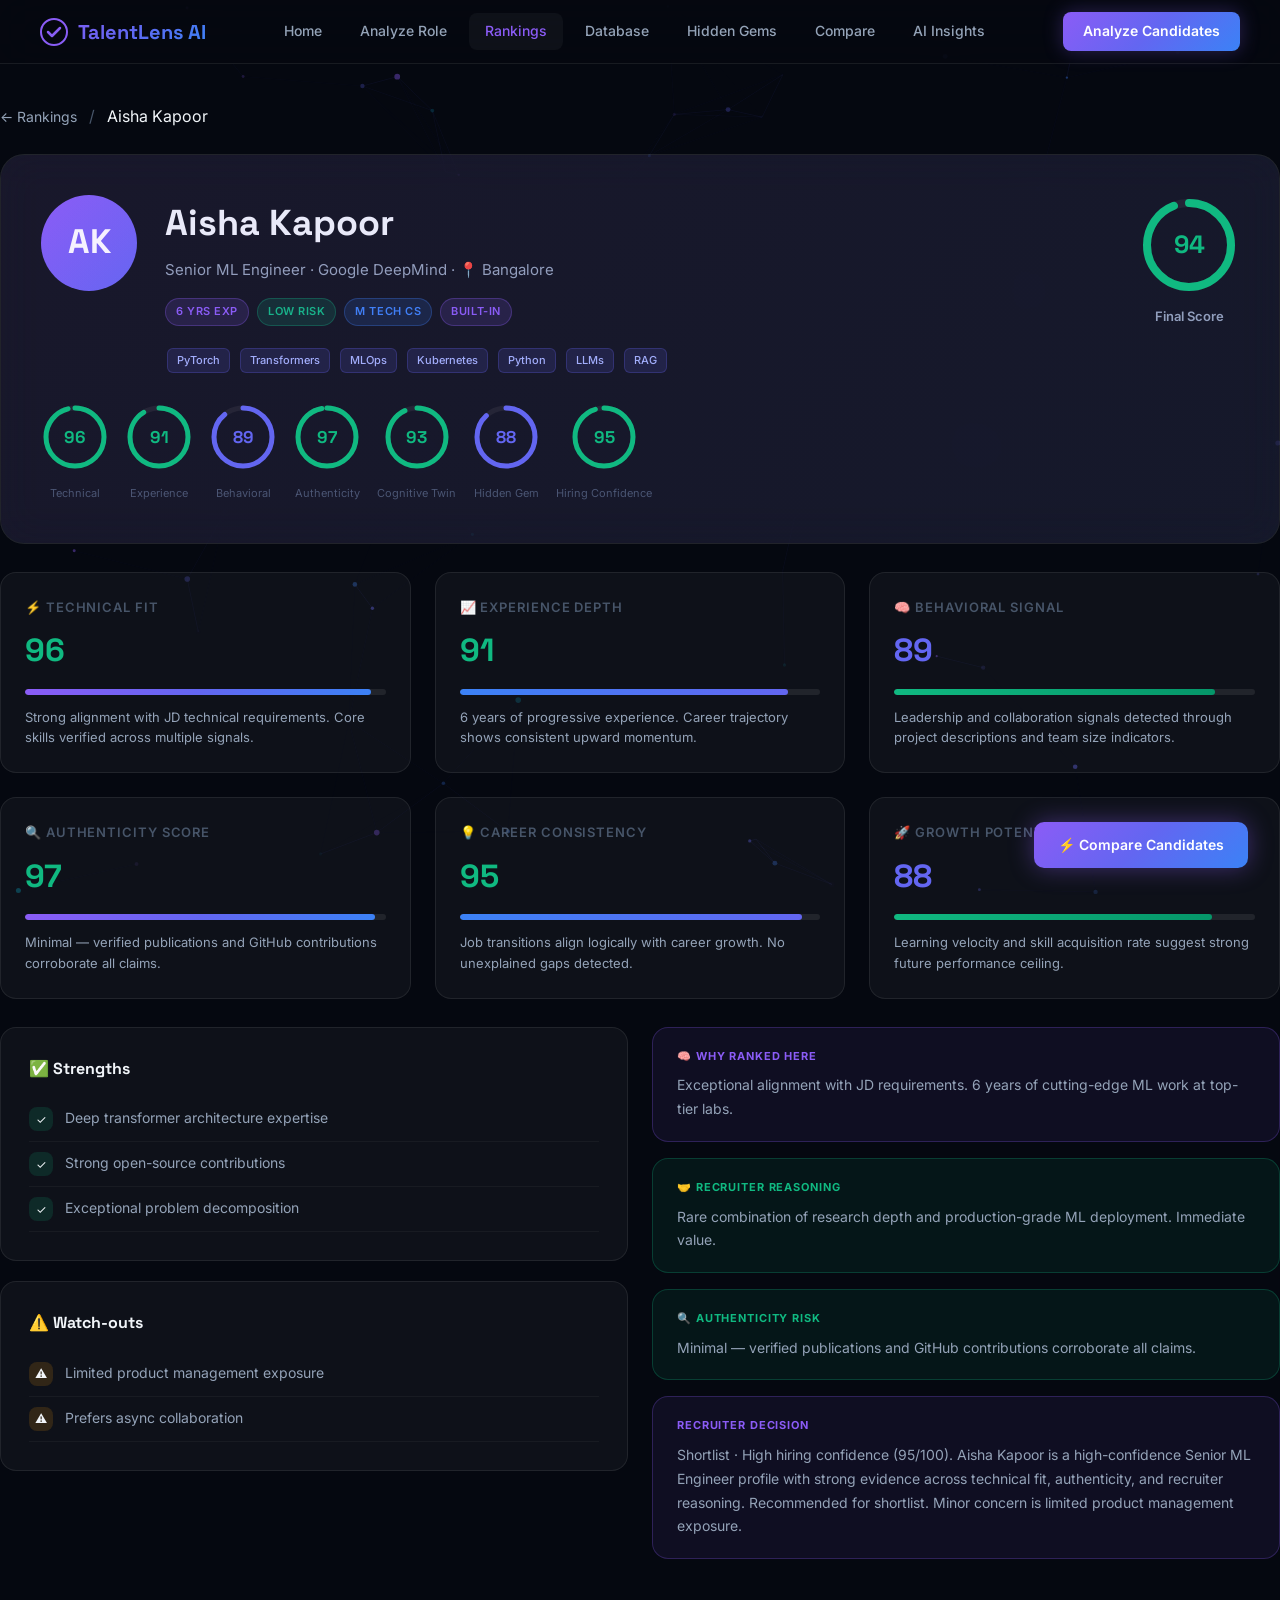
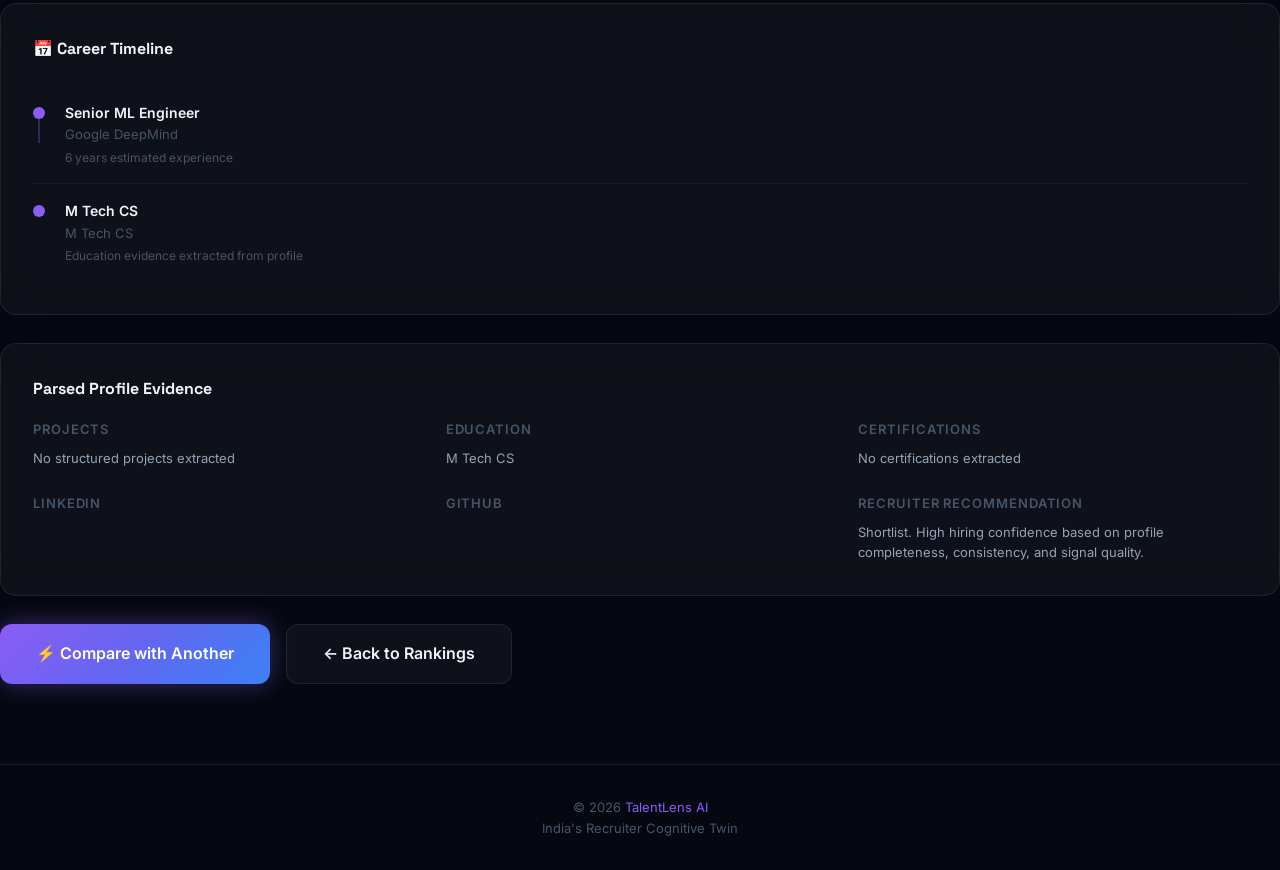
==== commit 6512fd16: "Add semantic search and FastAPI backend" ====
--- a/frontend/candidate-card.html
+++ b/frontend/candidate-card.html
@@ -113,6 +113,7 @@
 const hiddenGemScore = getHiddenGemScore(c);
 const recruiterDecision = getRecruiterDecision(c);
 const confidenceLevel = getConfidenceLevel(hiringConfidence);
+const careerTimeline = buildCareerEvidenceTimeline(c);
 
 document.getElementById('breadName').textContent = c.name;
 document.title = `${c.name} — TalentLens AI`;
@@ -125,7 +126,7 @@
       <div class="avatar avatar-xl" style="background:${c.gradient};">${c.initials}</div>
       <div class="hero-info">
         <div class="hero-name">${c.name} ${c.hiddenGem?'<span class="gem-badge" style="font-size:12px;vertical-align:middle;">💎 Hidden Gem</span>':''}</div>
-        <div class="hero-meta">${c.role} &middot; ${c.company} &middot; 📍 ${c.location}</div>
+        <div class="hero-meta">${c.role} &middot; ${(c.company || c.college || c.location || 'Profile Evidence')} &middot; 📍 ${c.location}</div>
         <div class="hero-tags">
           <span class="badge badge-purple">${c.experience} yrs exp</span>
           <span class="badge ${c.riskLevel==='Low'?'badge-green':'badge-amber'}">${c.riskLevel} Risk</span>
@@ -235,10 +236,16 @@
   <div class="glass animate-slide-up delay-3" style="padding:32px;margin-bottom:28px;">
     <h3 style="font-family:'Space Grotesk',sans-serif;font-size:16px;font-weight:700;margin-bottom:24px;">📅 Career Timeline</h3>
     <div class="timeline">
-      <div class="tl-item"><div class="tl-dot"></div><div><div class="tl-role">${c.role}</div><div class="tl-company">${c.company}</div><div class="tl-dur">2023 – Present · ${Math.min(c.experience,2)} yrs</div></div></div>
-      <div class="tl-item"><div class="tl-dot"></div><div><div class="tl-role">Mid-Level Engineer</div><div class="tl-company">Previous Company</div><div class="tl-dur">2021 – 2023 · 2 yrs</div></div></div>
-      <div class="tl-item"><div class="tl-dot"></div><div><div class="tl-role">Junior Engineer</div><div class="tl-company">Startup / Early Role</div><div class="tl-dur">2019 – 2021 · 2 yrs</div></div></div>
-      <div class="tl-item"><div class="tl-dot"></div><div><div class="tl-role">${c.education.split('·')[1]?.trim() || 'Degree'}</div><div class="tl-company">${c.education.split('·')[0]?.trim()}</div><div class="tl-dur">Graduated</div></div></div>
+      ${careerTimeline.map(item => `
+        <div class="tl-item">
+          <div class="tl-dot"></div>
+          <div>
+            <div class="tl-role">${item.title}</div>
+            <div class="tl-company">${item.organization}</div>
+            <div class="tl-dur">${item.detail}</div>
+          </div>
+        </div>
+      `).join('')}
     </div>
   </div>
 
@@ -246,10 +253,10 @@
     <h3 style="font-family:'Space Grotesk',sans-serif;font-size:16px;font-weight:700;margin-bottom:18px;">Parsed Profile Evidence</h3>
     <div class="grid-3">
       <div><div class="dimension-title">Projects</div><p class="dimension-insight">${(c.projects || []).join('; ') || 'No structured projects extracted'}</p></div>
-      <div><div class="dimension-title">Education</div><p class="dimension-insight">${c.education || c.college || 'Resume education profile'}</p></div>
+      <div><div class="dimension-title">Education</div><p class="dimension-insight">${getCandidateEducationSummary(c) || 'Candidate Profile'}</p></div>
       <div><div class="dimension-title">Certifications</div><p class="dimension-insight">${(c.certifications || []).join('; ') || 'No certifications extracted'}</p></div>
-      <div><div class="dimension-title">LinkedIn</div><p class="dimension-insight">${c.linkedin || 'Profile Generated From Resume'}</p></div>
-      <div><div class="dimension-title">GitHub</div><p class="dimension-insight">${c.github || 'Profile Generated From Resume'}</p></div>
+      <div><div class="dimension-title">LinkedIn</div><p class="dimension-insight">${c.linkedin || ''}</p></div>
+      <div><div class="dimension-title">GitHub</div><p class="dimension-insight">${c.github || ''}</p></div>
       <div><div class="dimension-title">Recruiter Recommendation</div><p class="dimension-insight">${recruiterDecision}. ${confidenceLevel} hiring confidence based on profile completeness, consistency, and signal quality.</p></div>
     </div>
   </div>
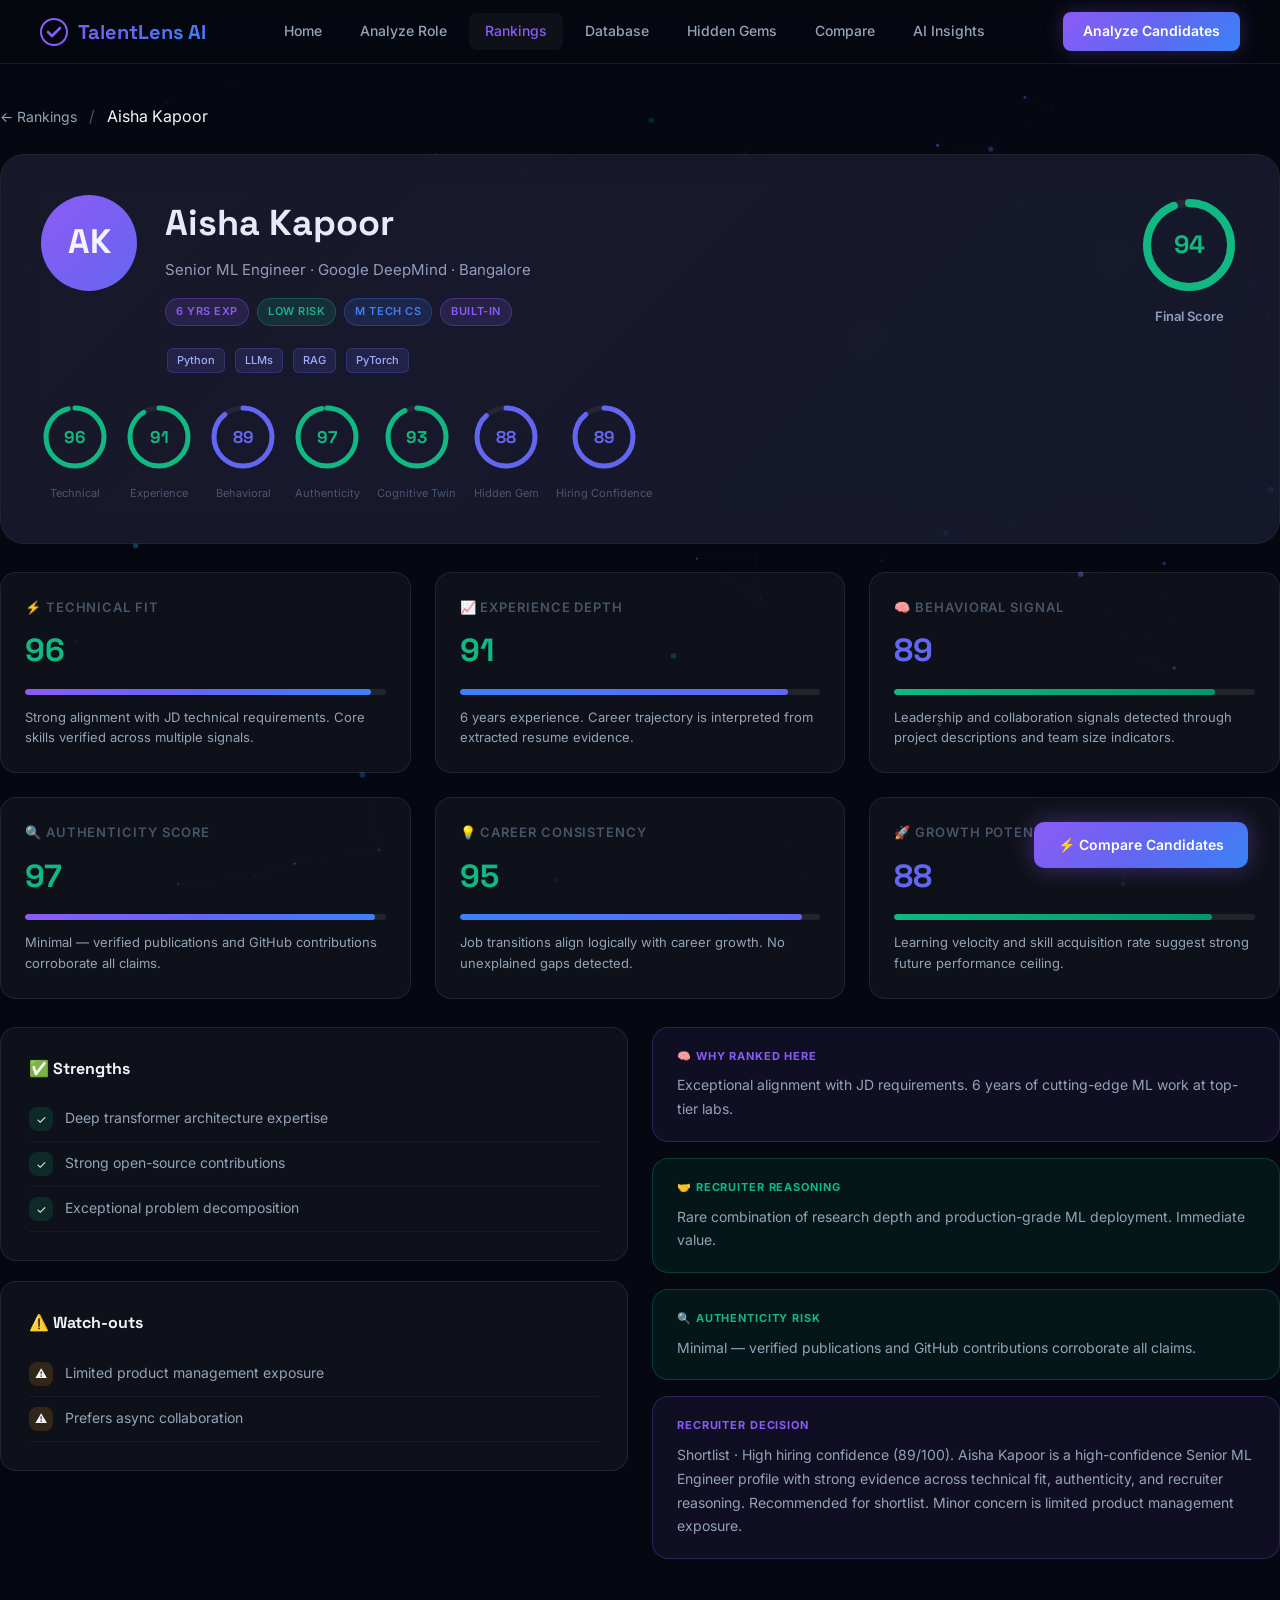
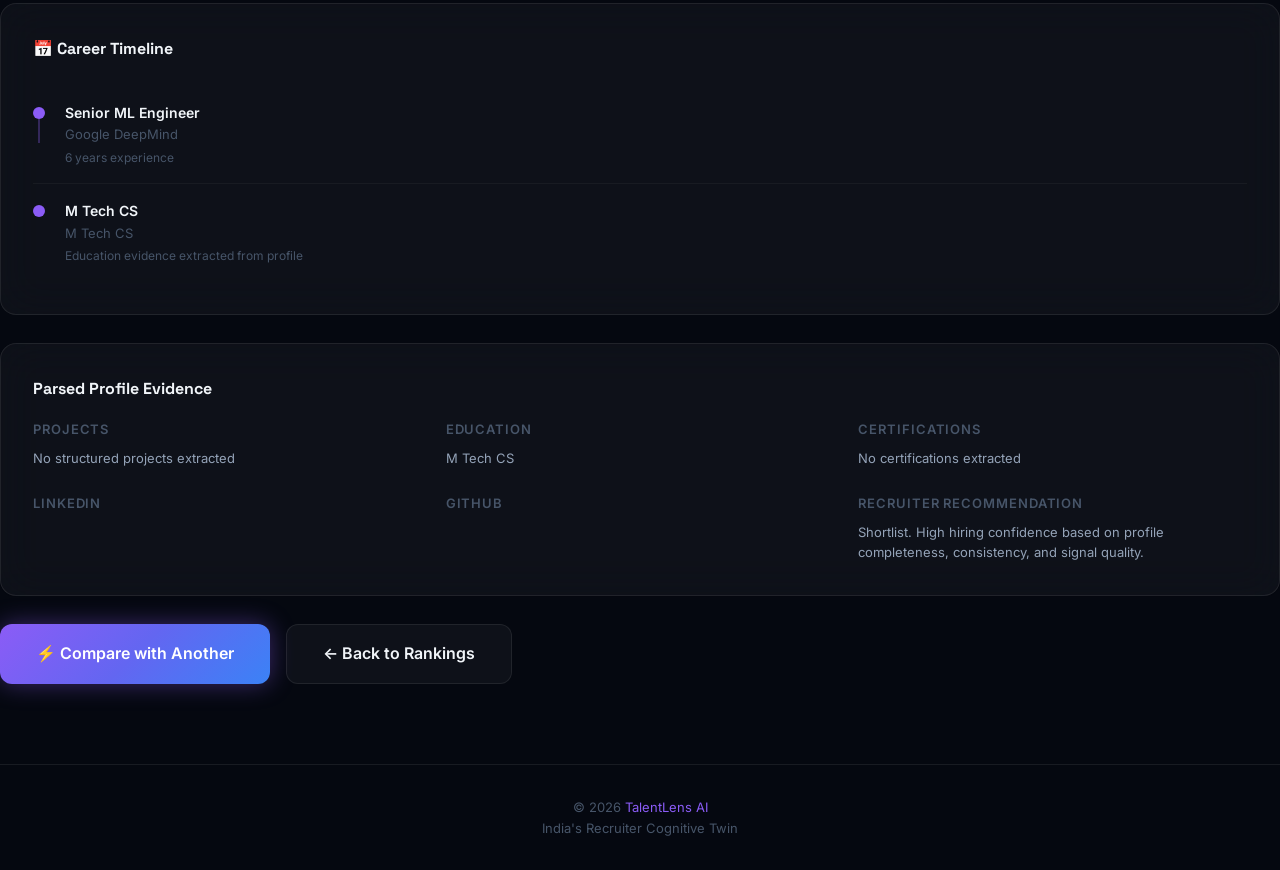
==== commit a8aa51d4: "Improve resume parsing and production QA" ====
--- a/frontend/candidate-card.html
+++ b/frontend/candidate-card.html
@@ -126,9 +126,9 @@
       <div class="avatar avatar-xl" style="background:${c.gradient};">${c.initials}</div>
       <div class="hero-info">
         <div class="hero-name">${c.name} ${c.hiddenGem?'<span class="gem-badge" style="font-size:12px;vertical-align:middle;">💎 Hidden Gem</span>':''}</div>
-        <div class="hero-meta">${c.role} &middot; ${(c.company || c.college || c.location || 'Profile Evidence')} &middot; 📍 ${c.location}</div>
+        <div class="hero-meta">${getCandidateHeadline(c)} &middot; ${getCandidateOrganization(c)} &middot; ${c.location}</div>
         <div class="hero-tags">
-          <span class="badge badge-purple">${c.experience} yrs exp</span>
+          <span class="badge badge-purple">${getCandidateExperienceBadge(c)}</span>
           <span class="badge ${c.riskLevel==='Low'?'badge-green':'badge-amber'}">${c.riskLevel} Risk</span>
           <span class="badge badge-blue">${c.education}</span>
           <span class="badge ${c.source==='User Added'?'badge-electric':'badge-purple'}">${c.source || 'Built-In'}</span>
@@ -164,7 +164,7 @@
       <div class="dimension-title">📈 Experience Depth</div>
       <div class="dimension-value" style="color:${getScoreColor(c.experienceScore)};">${c.experienceScore}</div>
       <div class="dimension-bar">${buildProgressBar(c.experienceScore,'blue')}</div>
-      <p class="dimension-insight">${c.experience} years of progressive experience. Career trajectory shows consistent upward momentum.</p>
+      <p class="dimension-insight">${getCandidateExperienceSummary(c)}. Career trajectory is interpreted from extracted resume evidence.</p>
     </div>
     <div class="dimension-card">
       <div class="dimension-title">🧠 Behavioral Signal</div>
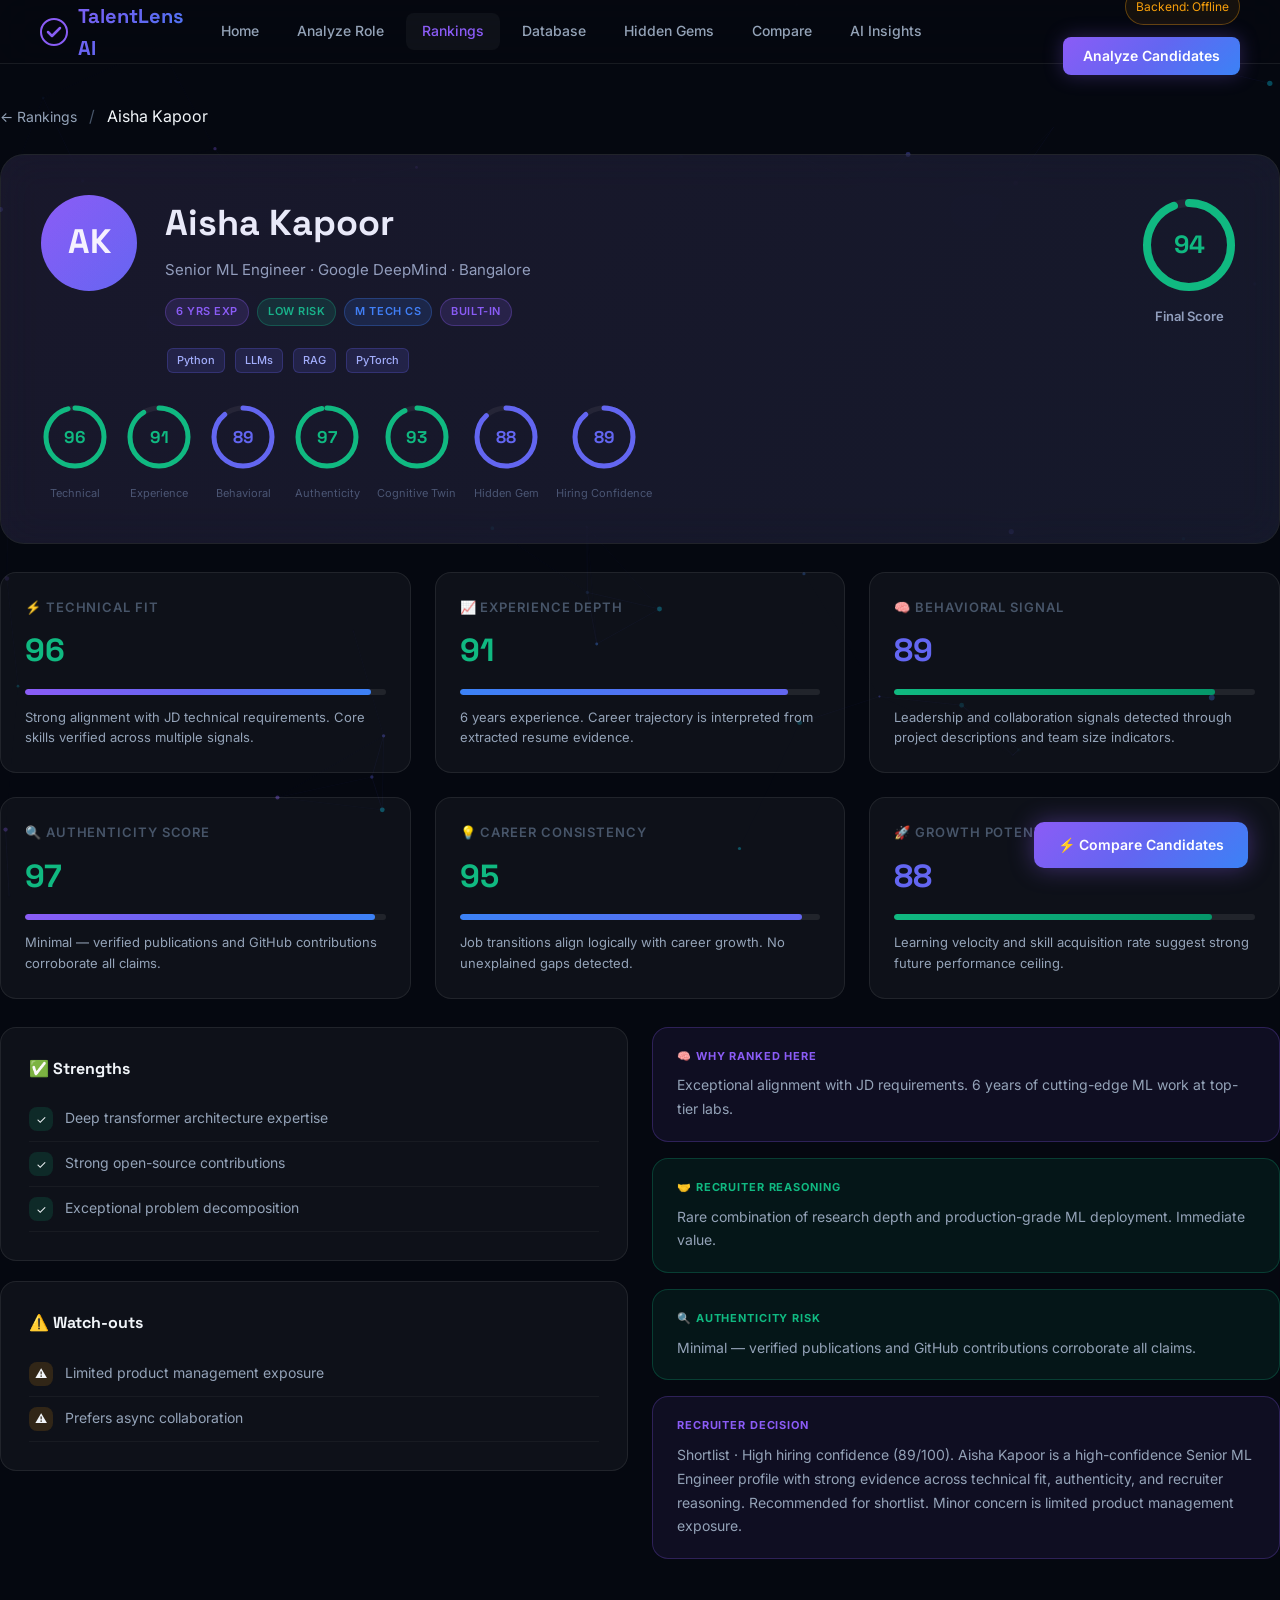
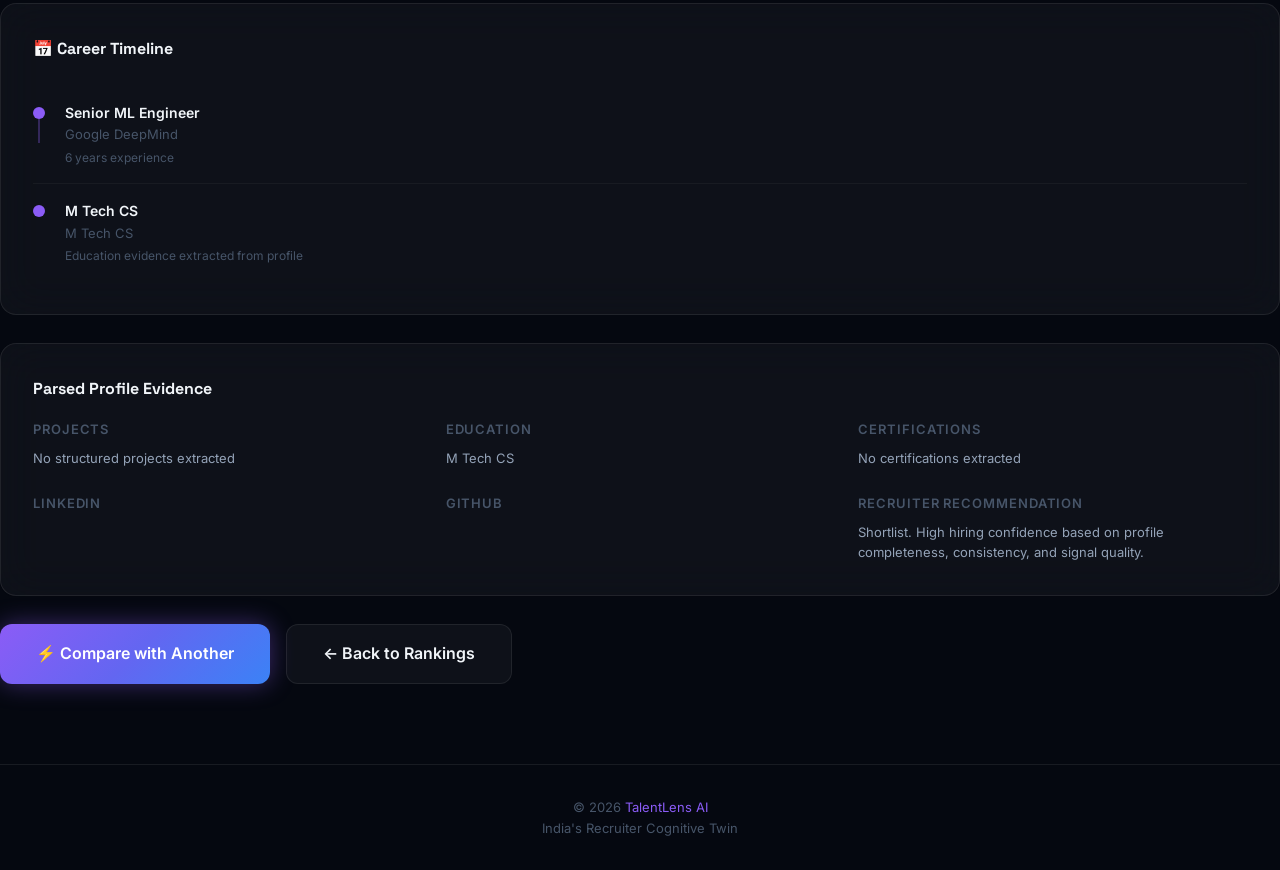
==== commit ec8ef306: "Fix resume parser: name extraction, skill detection, profile labels, PDF/DOCX validation, frontend b" ====
--- a/frontend/candidate-card.html
+++ b/frontend/candidate-card.html
@@ -106,9 +106,10 @@
 initNetworkCanvas();
 
 const params = new URLSearchParams(location.search);
-const id = parseInt(params.get('id')) || 1;
-const cardCandidates = getCandidateDatabase();
-const c = cardCandidates.find(x => x.id === id) || cardCandidates[0];
+const id = params.get('id') || '';
+const cardCandidates = getRankedCandidatesForActiveSearch();
+const fallbackCandidates = getCandidateDatabase();
+const c = getRankedCandidateById(id) || fallbackCandidates.find(x => String(x.id) === String(id)) || cardCandidates[0] || fallbackCandidates[0];
 const hiringConfidence = getHiringConfidence(c);
 const hiddenGemScore = getHiddenGemScore(c);
 const recruiterDecision = getRecruiterDecision(c);
